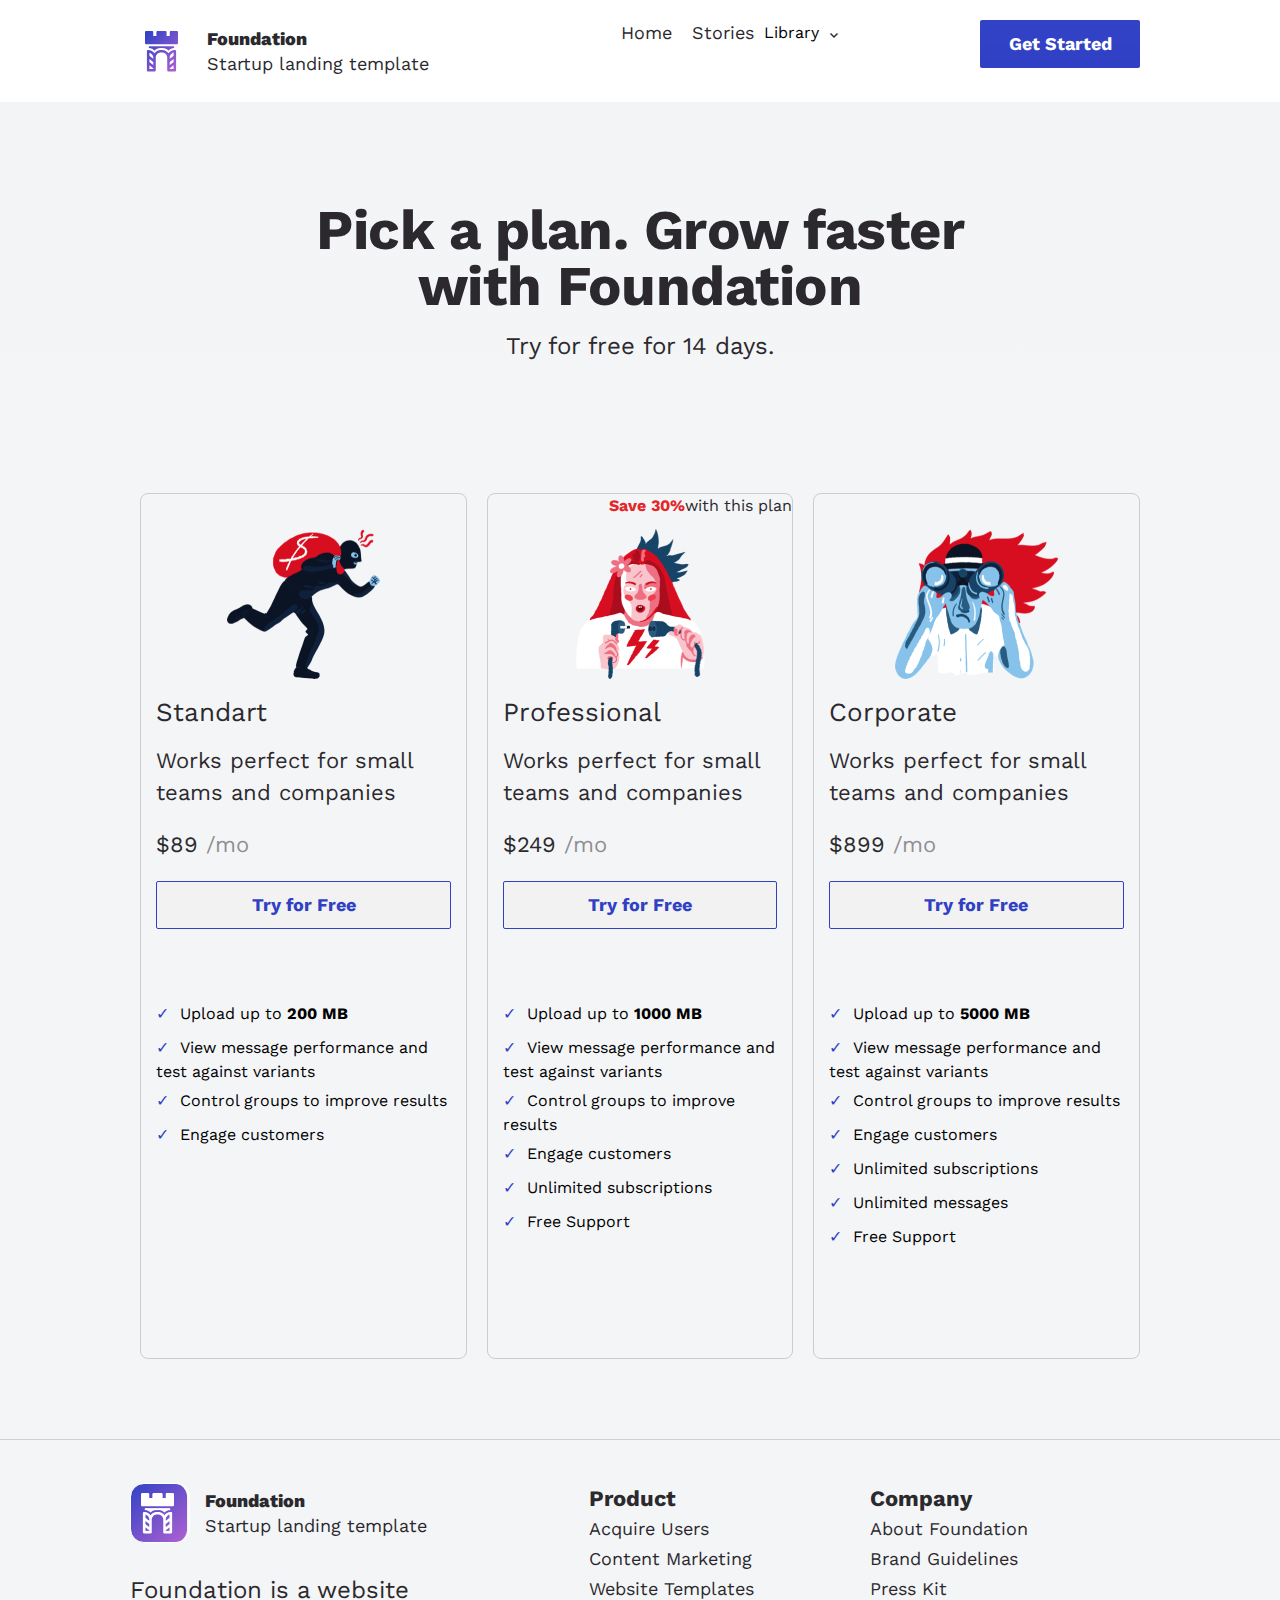
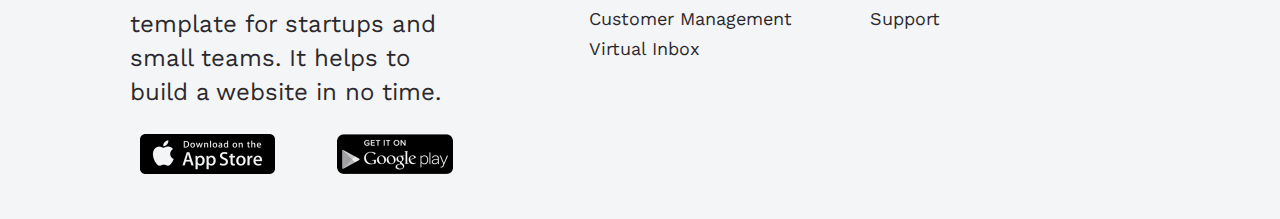
==== started.html @ 9ea9edd9 "first commit" ====
<!DOCTYPE html>
<html lang="en">

<head>
    <meta charset="UTF-8">
    <meta name="viewport" content="width=device-width, initial-scale=1.0">
    <title>Started</title>

    <link rel="stylesheet" href="scss/style_started.scss">
    <link rel="stylesheet" href="css/style_started.css">

    <link rel="stylesheet" type="text/css" href="slick/slick.css">
    <link rel="stylesheet" type="text/css" href="slick/slick-theme.css">

    <link href="https://fonts.googleapis.com/css2?family=Work+Sans:wght@100;200;300;700&display=swap" rel="stylesheet">

    <link rel="stylesheet" href="https://use.fontawesome.com/releases/v5.6.1/css/all.css"
        integrity="sha384-gfdkjb5BdAXd+lj+gudLWI+BXq4IuLW5IT+brZEZsLFm++aCMlF1V92rMkPaX4PP" crossorigin="anonymous">

</head>

<body>
    <header class="header-stories">
        <div class="container container-header">
            <nav class="menu">
                <div class="box box-logo">
                    <h5><a href="index.html"><span class="bold"> Foundation</span>
                            <br><span class="thin">Startup landing template</span></a></h5>
                </div>
                <div class="shape">
                    <img src="img/Shape.png" alt="shape">
                </div>
                <div class="box box-nav">
                    <ul class="menu-nev">
                        <li class="home"><a href="index.html">Home</a></li>
                        <li class="stories"><a href="stories.html">Stories</a></li>
                        <li class="library">Library</li>
                        <li class="img"><img src="img/Arrow.png" alt=""></li>
                    </ul>
                </div>
                <div class="popup">
                    <ul class="menu-library">
                        <li>
                            <h4><span class="bold">Acquire Users</span><br> Work with the tools and services you use.
                            </h4>
                        </li>
                        <li>
                            <h4><span class="bold">Engage Customers</span><br> Get started with our simple snippet of
                                JavaScript.</h4>
                        </li>
                        <li>
                            <h4><span class="bold">Book Appointments</span><br> We offer measures like 2FA to ensure the
                                safety.</h4>
                        </li>
                        <li>
                            <h4><span class="bold">Generate Leads</span><br> Become a better designer by learning this
                                courses.</h4>
                        </li>
                    </ul>
                </div>
                <div class="box button">
                    <a href="">Get Started</a>
                </div>
            </nav>
        </div>
    </header>
    <article>
        <section class="block-head">
            <div class="container container-block-head">
                <div class="head">
                    <div class="text">
                        <h2>Pick a plan. Grow faster with Foundation</h2>
                        <p>Try for free for 14 days.</p>
                    </div>
                </div>
            </div>
        </section>
        <section class="block-info-plan">
            <div class="container container-block-info-plan">
                <div class="info-plan">
                    <div class="plan">
                        <img src="img/ouchP1.png" alt="standart">
                        <h3>Standart</h3>
                        <h4>Works perfect for small teams and companies</h4>
                        <h4>$89 <span class="price">/mo</span></h4>
                        <form>
                            <button type="submit">Try for Free</button>
                        </form>
                        <ul>
                            <li>Upload up to <strong>200 MB</strong></li>
                            <li>View message performance and test against variants</li>
                            <li>Control groups to improve results </li>
                            <li>Engage customers</li>
                        </ul>
                    </div>
                    <div>
                        <div class="plan">
                            <p class="little"><span class="red">Save 30%</span>with this plan</p>
                            <img src="img/ouchP2.png" alt="professionalt">
                            <h3>Professional</h3>
                            <h4>Works perfect for small teams and companies</h4>
                            <h4>$249 <span class="price">/mo</span></h4>
                            <form>
                                <button type="submit">Try for Free</button>
                            </form>
                            <ul>
                                <li>Upload up to <strong>1000 MB</strong></li>
                                <li>View message performance and test against variants</li>
                                <li>Control groups to improve results </li>
                                <li>Engage customers</li>
                                <li>Unlimited subscriptions</li>
                                <li>Free Support</li>
                            </ul>
                        </div>
                    </div>
                    <div class="plan">
                        <img src="img/ouchP3.png" alt="corporate">
                        <h3>Corporate</h3>
                        <h4>Works perfect for small teams and companies</h4>
                        <h4>$899 <span class="price">/mo</span></h4>
                        <form>
                            <button type="submit">Try for Free</button>
                        </form>
                        <ul>
                            <li>Upload up to <strong>5000 MB</strong></li>
                            <li>View message performance and test against variants</li>
                            <li>Control groups to improve results </li>
                            <li>Engage customers</li>
                            <li>Unlimited subscriptions</li>
                            <li>Unlimited messages</li>
                            <li>Free Support</li>
                        </ul>
                    </div>
                </div>
            </div>
        </section>
    </article>
    <footer>
        <div class="container container-footer">
            <section class="info-logo">
                <div class="box-logo">
                    <h5><a href="index.html"><span class="bold"> Foundation</span>
                            <br><span class="thin">Startup landing template</span>
                        </a>
                    </h5>
                </div>
                <div class="text-logo">
                    <p class="small">Foundation is a website template for startups and small teams. It helps to build a
                        website in no time.</p>
                </div>
                <div class="box box-logos">
                    <div class="box-img">
                        <a href="https://www.apple.com/app-store/" target="_blang">
                            <img src="img/AppStore.png" alt="AppStore">
                        </a>
                    </div>
                    <div class="box-img">
                        <a href="https://play.google.com/store" target="_blang">
                            <img src="img/Google Play.png" alt="Google">
                        </a>
                    </div>
                </div>
            </section>
            <section class="information box-product">
                <h4>Product</h4>
                <ul>
                    <li><a href="">Acquire Users</a></li>
                    <li><a href="">Content Marketing</a></li>
                    <li><a href="">Website Templates</a></li>
                    <li><a href="">Customer Management</a></li>
                    <li><a href="">Virtual Inbox</a></li>
                </ul>
            </section>
            <section class="information box-companyt">
                <h4>Company</h4>
                <ul>
                    <li><a href="">About Foundation</a></li>
                    <li><a href="">Brand Guidelines</a></li>
                    <li><a href="">Press Kit</a></li>
                    <li><a href="">Support</a></li>
                </ul>
            </section>
        </div>
        <div class="container">
            <section class="icon">
                <div class="fontawesome">
                    <a class="icons" href="https://www.facebook.com" target="_blang">
                        <i class="fab fa-facebook"></i>
                    </a>
                    <a class="icons" href="https://www.instagram.com " target="_blang">
                        <i class="fab fa-instagram"></i>
                    </a>
                    <a class="icons" href="https://twitter.com/?lang=ru" target="_blang">
                        <i class="fab fa-twitter"></i>
                    </a>
                </div>
            </section>
        </div>
    </footer>


    <script src="js/jquery-3.5.1.min.js"></script>
    <script type="text/javascript" src="slick/slick.min.js"></script>


    <script src="js/app.js"></script>
</body>

</html>
---- css/style_started.css ----
@charset "UTF-8";
* {
  box-sizing: border-box;
  margin: 0;
  font-family: "Work Sans", sans-serif;
}

body, html {
  background: #F4F5F7;
}

h1 {
  font-weight: bold;
  font-size: 80px;
  line-height: 0.97;
  letter-spacing: -0.5px;
  color: #2B292D;
}
@media only screen and (max-width: 910px) {
  h1 {
    font-size: 60px;
    line-height: 1;
    letter-spacing: -0.3125px;
  }
}
@media only screen and (max-width: 760px) {
  h1 {
    font-size: 50px;
  }
}
@media only screen and (max-width: 500px) {
  h1 {
    font-size: 40px;
  }
}
@media only screen and (max-width: 400px) {
  h1 {
    font-size: 38px;
  }
}

p {
  font-size: 24px;
  line-height: 1.42;
  color: #2B292D;
}
p.smol {
  font-size: 18px;
}
@media only screen and (max-width: 650px) {
  p.smol {
    display: none;
  }
}
@media only screen and (max-width: 400px) {
  p {
    font-size: 20px;
  }
}

h2 {
  font-family: Work Sans;
  font-style: normal;
  font-weight: bold;
  font-size: 56px;
  line-height: 56px;
  letter-spacing: -0.5px;
  color: #2B292D;
}
@media only screen and (max-width: 400px) {
  h2 {
    font-size: 40px;
  }
}

h5 {
  font-weight: normal;
  font-size: 20px;
  line-height: 1.25;
  color: #2B292D;
}

h4 {
  font-style: normal;
  font-weight: bold;
  font-size: 22px;
  line-height: 32px;
  color: #2B292D;
}

p.little {
  font-style: normal;
  font-size: 16px;
  line-height: 24px;
  text-align: center;
  color: #2B292D;
}
p.little span.bold {
  font-weight: 800;
}

span.bold {
  font-weight: 800;
}

@media only screen and (max-width: 860px) {
  span.thin {
    display: none;
  }
}

h3 {
  font-weight: normal;
  font-size: 26px;
  line-height: 26px;
  color: #2B292D;
}

span.price {
  opacity: 0.5;
}

span.red {
  font-weight: bold;
  color: #E22729;
}

.container {
  width: calc(100% - 130px - 130px);
  margin: 0 auto;
}
@media only screen and (max-width: 1199px) {
  .container {
    width: calc(100% - 50px - 50px);
  }
}
@media only screen and (max-width: 860px) {
  .container {
    width: calc(100% - 40px - 40px);
  }
}
@media only screen and (max-width: 760px) {
  .container {
    width: 95%;
  }
}
@media only screen and (max-width: 760px) {
  .container.container-header {
    width: 100%;
  }
}

header {
  background: #FFF;
}
header .menu {
  padding: 20px 0;
  display: flex;
  justify-content: space-between;
}
@media only screen and (max-width: 760px) {
  header .menu {
    align-items: center;
    width: 100%;
    background: #ffffff;
    padding: 10px 0;
  }
}
header .menu .shape {
  display: none;
}
@media only screen and (max-width: 760px) {
  header .menu .shape {
    padding-right: 50px;
    display: block;
    text-align: center;
  }
}
@media only screen and (max-width: 600px) {
  header .menu .shape {
    padding-right: 30px;
  }
}
@media only screen and (max-width: 400px) {
  header .menu .shape {
    padding-right: 20px;
  }
}
header .menu .box.box-nav ul {
  display: flex;
  justify-content: space-between;
  align-items: center;
  list-style-type: none;
}
header .menu .box.box-nav ul li.img {
  margin-left: 11px;
}
header .menu .box.box-nav ul:hover {
  cursor: pointer;
}
@media only screen and (max-width: 760px) {
  header .menu .box.box-nav {
    display: none;
  }
}
header .menu .box.box-nav.actual {
  padding: 15px 15px;
  display: none;
  max-width: 612px;
  border-radius: 5px;
  position: absolute;
  top: 80px;
  right: 30px;
  background: #ffffff;
}
header .menu .box.box-nav.actual ul.menu-nev {
  padding: 0;
  display: flex;
  flex-direction: column;
  align-items: center;
}
header .menu .box.box-nav.actual .img {
  display: none;
}
@media only screen and (max-width: 760px) {
  header .menu .box.button {
    display: none;
  }
}

.box-logo {
  display: flex;
  flex-wrap: wrap;
  justify-content: flex-start;
  align-items: center;
}
.box-logo:hover {
  cursor: pointer;
}
@media only screen and (max-width: 760px) {
  .box-logo {
    width: 82%;
    border-right: 1px solid rgba(0, 0, 0, 0.15);
  }
}
.box-logo::before {
  content: "";
  width: 60px;
  height: 60px;
  display: block;
  border: 1px solid #ffffff;
  border-radius: 14px;
  background-color: #ffffff;
  background-image: url(../img/Icon.svg);
  background-position: center center;
  background-repeat: no-repeat;
}
@media only screen and (max-width: 980px) {
  .box-logo::before {
    width: 48px;
    height: 48px;
  }
}
.box-logo h5 {
  padding-left: 15px;
}
@media only screen and (max-width: 870px) {
  .box-logo h5 span.thin {
    display: none;
  }
}

footer .box-logo::before {
  content: "";
  width: 58px;
  height: 58px;
  display: block;
  border: 1px solid #ffffff;
  border-radius: 14px;
  background-color: #ffffff;
  background-image: url(../img/IconFooter.png);
  background-position: center center;
  background-repeat: no-repeat;
}
@media only screen and (max-width: 1250px) {
  footer .box-logo::before {
    width: 48px;
    height: 48px;
  }
}
@media only screen and (max-width: 1060px) {
  footer .box-logo {
    width: 82%;
    border-right: none;
  }
  footer .box-logo span.thin {
    display: none;
  }
}
@media only screen and (max-width: 650px) {
  footer .box-logo {
    width: 100%;
  }
}
@media only screen and (max-width: 880px) {
  footer .box-logo {
    display: flex;
    flex-direction: column;
    align-items: center;
  }
  footer .box-logo span.thin {
    display: block;
  }
}

.block-head {
  background: #F3C6BD;
  background: linear-gradient(360deg, rgba(249, 250, 251, 0.005) 0%, rgba(0, 0, 0, 0.005) 100%);
  mix-blend-mode: normal;
}
.block-head .head {
  display: block;
  margin: 0 auto;
  text-align: center;
  width: 66%;
  padding: 100px 0 50px 0;
}
@media only screen and (max-width: 980px) {
  .block-head .head {
    width: 80%;
  }
}
@media only screen and (max-width: 760px) {
  .block-head .head {
    display: block;
    width: 90%;
  }
}
@media only screen and (max-width: 500px) {
  .block-head .head {
    width: 100%;
  }
}
.block-head .head .text h2 {
  padding-bottom: 15px;
}
@media only screen and (max-width: 400px) {
  .block-head .head .text h2 {
    padding-bottom: 15px;
  }
}
@media only screen and (max-width: 680px) {
  .block-head .head .text p {
    padding-bottom: 20px;
  }
}

a {
  padding: 0 10px;
  text-decoration: none;
  color: #2B292D;
  font-size: 18px;
  line-height: 1.39;
}

.box-logo a {
  padding: 0;
}

.information a {
  transition: border, box-shadow 0.3s;
}
.information a:hover {
  color: #009B4D;
}

.button {
  width: 160px;
  height: 48px;
  background: linear-gradient(180deg, rgba(255, 255, 255, 0.05) 0%, rgba(255, 255, 255, 0.00001) 100%), #3040C4;
  background-blend-mode: overlay, normal;
  border-radius: 2px;
  font-weight: bold;
  font-size: 18px;
  line-height: 0.72;
  display: flex;
  justify-content: center;
  align-items: center;
  margin-right: 10px;
  transition: border, box-shadow 0.3s;
}
.button:hover {
  width: 170px;
  height: 55px;
}
@media only screen and (max-width: 480px) {
  .button {
    width: 50%;
    margin: 5px;
  }
}
@media only screen and (max-width: 400px) {
  .button {
    width: 100%;
    margin: 10px;
  }
}

.button a {
  margin: 0 10px;
  color: #ffffff;
}

form button {
  height: 48px;
  width: 100%;
  background: #F2F2F2;
  color: #3040C4;
  border: 1px solid #3041C5;
  border-radius: 2px;
  font-weight: bold;
  font-size: 18px;
  line-height: 0.72;
  display: flex;
  justify-content: center;
  align-items: center;
  margin-right: 10px;
  transition: border, box-shadow 0.3s;
}
form button:hover {
  background: linear-gradient(180deg, rgba(255, 255, 255, 0.05) 0%, rgba(255, 255, 255, 0.00001) 100%), #3040C4;
  background-blend-mode: overlay, normal;
  box-shadow: 0px 1px 3px rgba(0, 0, 0, 0.1), 0px 4px 6px rgba(0, 0, 0, 0.05), inset 0px 1px 0px rgba(255, 255, 255, 0.1);
  color: #FFF;
}

.text-question, .text-answer {
  padding: 20px 0;
  display: flex;
  flex-wrap: wrap;
  justify-content: space-between;
  align-items: center;
}
.text-question p, .text-answer p {
  font-size: 22px;
}
.text-question .info-text, .text-answer .info-text {
  width: 48%;
}
@media only screen and (max-width: 860px) {
  .text-question, .text-answer {
    height: auto;
    padding: 30px 0;
    flex-direction: column;
  }
  .text-question .info-text, .text-answer .info-text {
    padding: 10px 0;
    width: 100%;
  }
}

.box-logos {
  width: 100%;
  height: 135px;
  display: grid;
  grid-template-columns: auto auto auto auto auto auto;
  text-align: center;
  justify-content: space-between;
  align-items: center;
}
@media only screen and (max-width: 860px) {
  .box-logos {
    height: auto;
    padding: 10px 0;
    grid-template-columns: auto auto auto;
    grid-template-rows: auto auto;
    grid-row-gap: 10px;
  }
}
@media only screen and (max-width: 480px) {
  .box-logos img {
    width: 50%;
  }
}

.block-selector {
  padding: 40px 0 40px 0;
  position: relative;
  background-image: url(../img/ouch2.svg), url(../img/Invision_Screen.png);
  background-size: 167px 166px, 702px 602px;
  background-repeat: no-repeat, no-repeat;
  background-position: left -40px top 258px, right center;
}
@media only screen and (max-width: 1200px) {
  .block-selector {
    background-image: url(../img/Invision_Screen.png);
    background-position: right -20% center;
    background-size: 702px 602px;
    background-repeat: no-repeat;
  }
}
@media only screen and (max-width: 1200px) {
  .block-selector {
    background-position: right -40% center;
  }
}
@media only screen and (max-width: 960px) {
  .block-selector {
    background-image: url(../img/ouch.png);
    background-position: right center;
    background-size: 40%;
    background-repeat: no-repeat;
  }
}
@media only screen and (max-width: 650px) {
  .block-selector {
    height: 600px;
    background-position: bottom 30px center;
    background-size: 35%;
  }
}
@media only screen and (max-width: 400px) {
  .block-selector {
    background-size: 50%;
  }
}
.block-selector .information-selector {
  display: inline-block;
  width: 45%;
}
@media only screen and (max-width: 960px) {
  .block-selector .information-selector {
    width: 50%;
  }
}
@media only screen and (max-width: 650px) {
  .block-selector .information-selector {
    width: 100%;
  }
}
.block-selector .information-selector a {
  display: none;
}
@media only screen and (max-width: 650px) {
  .block-selector .information-selector a {
    display: inline-block;
    text-align: center;
    position: absolute;
    bottom: 0;
    font-size: 14px;
    line-height: 22px;
    color: rgba(43, 41, 45, 0.6);
  }
}
.block-selector .information-selector h4.green {
  color: #009B4D;
  padding-bottom: 24px;
}
.block-selector .information-selector h4.blue {
  color: #3142C6;
  padding-bottom: 8px;
}
.block-selector .information-selector h4.blue::before {
  content: "";
  height: 24px;
  width: 24px;
  display: inline-block;
  background-image: url(../img/Icon_compas.png);
  background-size: 80%;
  background-repeat: no-repeat;
  background-position: left top 4px;
}
.block-selector .information-selector h2 {
  padding-bottom: 30px;
}
@media only screen and (max-width: 400px) {
  .block-selector .information-selector h2 {
    line-height: 40px;
  }
}
.block-selector .information-selector p {
  padding-bottom: 42px;
}
.block-selector .information-selector p.smol {
  display: block;
  border-bottom: solid 2px #3142C6;
  padding-bottom: 20px;
}
@media only screen and (max-width: 650px) {
  .block-selector .information-selector p.smol {
    display: none;
    border-bottom: none;
  }
}
.block-selector .information-selector h4 {
  padding-bottom: 44px;
}
.block-selector .information-selector h4.icon1::before {
  content: "";
  height: 24px;
  width: 24px;
  display: inline-block;
  background-image: url(../img/Icon_costl.png);
  background-size: 80%;
  background-repeat: no-repeat;
  background-position: left top 5px;
}
.block-selector .information-selector h4.icon2::before {
  content: "";
  height: 24px;
  width: 24px;
  display: inline-block;
  background-image: url(../img/Icon_comp.png);
  background-size: 80%;
  background-repeat: no-repeat;
  background-position: left top 5px;
}
@media only screen and (max-width: 650px) {
  .block-selector .information-selector h4 {
    display: none;
  }
}

footer {
  position: relative;
  height: 380px;
  border-top: 1px solid rgba(0, 0, 0, 0.15);
}
@media only screen and (max-width: 880px) {
  footer {
    height: auto;
  }
}
footer .container-footer {
  padding-top: 43px;
  display: grid;
  grid-template-columns: 45% 1fr 1fr;
}
@media only screen and (max-width: 880px) {
  footer .container-footer {
    grid-template-rows: 1fr auto;
    grid-template-columns: 1fr 1fr;
  }
}
@media only screen and (max-width: 500px) {
  footer .container-footer {
    grid-template-rows: 1fr 1fr 1fr;
    grid-template-columns: 1fr;
  }
}
footer .container-footer .info-logo {
  padding-right: 126px;
}
@media only screen and (max-width: 880px) {
  footer .container-footer .info-logo {
    padding-right: 0;
    padding-bottom: 40px;
    display: flex;
    flex-direction: column;
    align-items: center;
    grid-column-start: 1;
    grid-column-end: 3;
    text-align: center;
    border-bottom: 1px solid rgba(0, 0, 0, 0.15);
  }
}
@media only screen and (max-width: 500px) {
  footer .container-footer .info-logo {
    grid-column-start: 1;
    grid-column-end: 2;
  }
}
footer .container-footer .info-logo .text-logo {
  padding: 30px 0 25px 0;
}
@media only screen and (max-width: 880px) {
  footer .container-footer .info-logo .text-logo {
    display: flex;
    justify-content: center;
  }
}
@media only screen and (max-width: 650px) {
  footer .container-footer .info-logo .text-logo {
    padding: 0;
  }
}
footer .container-footer .info-logo .box-logos {
  height: auto;
  display: grid;
  grid-template-columns: auto auto;
}
@media only screen and (max-width: 880px) {
  footer .container-footer .info-logo .box-logos {
    justify-content: center;
  }
}
@media only screen and (max-width: 480px) {
  footer .container-footer .info-logo .box-logos img {
    width: 90%;
  }
}
footer .container-footer .information {
  display: flex;
  flex-direction: column;
  justify-content: start;
}
@media only screen and (max-width: 880px) {
  footer .container-footer .information {
    padding-top: 30px;
  }
}
footer .container-footer .information ul {
  list-style-type: none;
  color: rgba(43, 41, 45, 0.6);
  line-height: 30px;
  padding: 0;
}
footer .container-footer .information ul a {
  padding: 0;
}
footer .icon {
  position: absolute;
  right: 0;
  bottom: 0;
  margin: 10px 0;
}
footer .icon i {
  font-size: 2rem;
}
@media only screen and (max-width: 500px) {
  footer .icon i {
    font-size: 1.5rem;
  }
}
@media only screen and (max-width: 880px) {
  footer .icon {
    position: relative;
    right: 0;
    bottom: 0;
    margin: 10px 0;
  }
}

.icon {
  /* background: rgb(252, 226, 212); */
}
.icon .fontawesome a.icons {
  color: gray;
  font-size: 2.5rem;
  margin: 0 10px;
  display: inline-block;
  size: 1x;
}
.icon .fontawesome a.icons i[class$=facebook]:hover {
  color: #385898;
}
.icon .fontawesome a.icons i[class$=twitter]:hover {
  color: #00acee;
}
.icon .fontawesome a.icons i[class$=instagram]:hover {
  background: linear-gradient(175deg, #515bd4 0%, #8134af 25%, #dd247b 50%, #feda77 75%, #f58529 100%);
  -webkit-background-clip: text;
  /* не розумію чому видає помилку */
  -webkit-text-fill-color: transparent;
}

.slider {
  padding: 100px 0 66px 0;
  height: 455px;
  background-image: url(../img/ouch3.png);
  background-repeat: no-repeat;
  background-size: 243px;
  background-position: right 26px bottom;
}
@media only screen and (max-width: 960px) {
  .slider {
    padding: 50px 0 33px 0;
    height: auto;
  }
}
@media only screen and (max-width: 650px) {
  .slider {
    height: 650px;
    background-size: 243px;
    background-position: bottom center;
  }
}
@media only screen and (max-width: 500px) {
  .slider {
    height: 700px;
  }
}
.slider .box-slider {
  max-width: 1000px;
  margin: 0 auto;
}
.slider .box-slider button.slick-next.slick-arrow, .slider .box-slider button.slick-prev.slick-arrow {
  display: none !important;
}
@media only screen and (max-width: 1070px) {
  .slider .box-slider button.slick-next.slick-arrow, .slider .box-slider button.slick-prev.slick-arrow {
    width: 800px;
  }
}
.slider .box-slider .slick-list {
  position: relative;
}
.slider .box-slider .slick-list .slick-track {
  width: 100%;
}
.slider .box-slider .slick-list .second.slick-slide {
  position: absolute;
  left: 0;
}
.slider .box-slider .slick-list .third.slick-slide {
  position: absolute;
  left: 0;
}
.slider .box-slider .slick-list p.blue {
  padding-bottom: 28px;
  color: #3142C6;
  font-style: normal;
  font-weight: bold;
  text-align: center;
}
@media only screen and (max-width: 500px) {
  .slider .box-slider .slick-list p.blue {
    text-align: left;
  }
}
.slider .box-slider .slick-list p.grey {
  padding-bottom: 34px;
  margin: 0 auto;
  font-family: Work Sans;
  font-style: normal;
  font-weight: normal;
  text-align: center;
}
@media only screen and (max-width: 500px) {
  .slider .box-slider .slick-list p.grey {
    text-align: left;
  }
}
@media only screen and (max-width: 500px) {
  .slider .box-slider .slick-list p.little {
    text-align: left;
  }
}
.slider .box-slider .slick-list .second p.grey {
  color: #009B4D;
}
.slider .box-slider .slick-list .third p.grey {
  color: #3142C6;
}
.slider ul.slick-dots {
  padding-top: 40px;
  margin: 0 auto;
  width: 100px;
  display: flex;
  color: #2B292D;
  opacity: 0.7;
  justify-content: space-between;
}
.slider li button {
  text-align: center;
  display: none;
}
.slider li {
  font-size: 1.5rem;
}
.slider li.slick-active::marker {
  color: #3142C5;
  opacity: 1.2;
}

.popup {
  padding: 31px 30px;
  display: none;
  max-width: 612px;
  border-radius: 10px;
  position: absolute;
  top: 90px;
  right: 375px;
  background: #ffffff;
  background-size: auto auto;
  background-repeat: no-repeat;
  background-position: top -45px center;
}
@media only screen and (max-width: 1195px) {
  .popup {
    right: 220px;
    padding: 15px 15px;
    max-width: 500px;
  }
}
.popup .menu-library {
  list-style-type: none;
  padding: 0;
  display: grid;
  grid-template-columns: 1fr 1fr;
  grid-template-rows: repeat 2 1fr;
}
.popup .menu-library li {
  padding-right: 28px;
  padding-bottom: 30px;
}
@media only screen and (max-width: 1195px) {
  .popup .menu-library li {
    padding-right: 18px;
    padding-bottom: 15px;
  }
}
.popup .menu-library li h4 {
  font-weight: normal;
  font-size: 22px;
  line-height: 26px;
}
.popup .menu-library li h4 span {
  padding-bottom: 35px;
}
.popup .menu-library li h4 span:hover {
  color: #009B4D;
  cursor: pointer;
}

.info-plan {
  padding: 80px 0;
  display: flex;
  flex-wrap: nowrap;
  justify-content: space-between;
}
.info-plan .plan {
  position: relative;
  margin: 0 10px;
  padding: 15px;
  height: 866px;
  display: flex;
  flex-direction: column;
  border: 1px solid rgba(43, 41, 45, 0.2);
  border-radius: 8px;
}
@media only screen and (max-width: 860px) {
  .info-plan .plan {
    max-width: 500px;
    height: auto;
    margin: 0 auto 25px;
  }
}
.info-plan .plan p.little {
  position: absolute;
  top: 0;
  right: 0;
}
.info-plan .plan h4 {
  font-weight: normal;
}
@media only screen and (max-width: 1040px) {
  .info-plan .plan h4 {
    font-size: 18px;
  }
}
@media only screen and (max-width: 915px) {
  .info-plan .plan h4 {
    font-size: 16px;
  }
}
@media only screen and (max-width: 920px) {
  .info-plan .plan h3 {
    font-size: 20px;
  }
}
.info-plan .plan img, .info-plan .plan h3, .info-plan .plan h4 {
  padding-bottom: 20px;
}
.info-plan .plan img {
  padding-top: 20px;
  width: auto;
  margin: 0 auto;
}
.info-plan .plan form {
  text-align: center;
  padding-bottom: 40px;
}
.info-plan .plan hr {
  border-bottom: 1px solid rgba(43, 41, 45, 0.2);
}
.info-plan .plan:hover {
  border: 1px solid rgba(43, 41, 45, 0.5);
}
.info-plan .plan ul {
  padding: 30px 0 20px 0;
  list-style-type: none;
}
.info-plan .plan ul li {
  padding: 5px 0;
}
.info-plan .plan ul li::before {
  content: "✓";
  height: 24px;
  width: 24px;
  display: inline-block;
  color: #3041C4;
}
@media only screen and (max-width: 860px) {
  .info-plan {
    height: auto;
    padding: 30px 0;
    flex-direction: column;
  }
}

/*# sourceMappingURL=style_started.css.map */
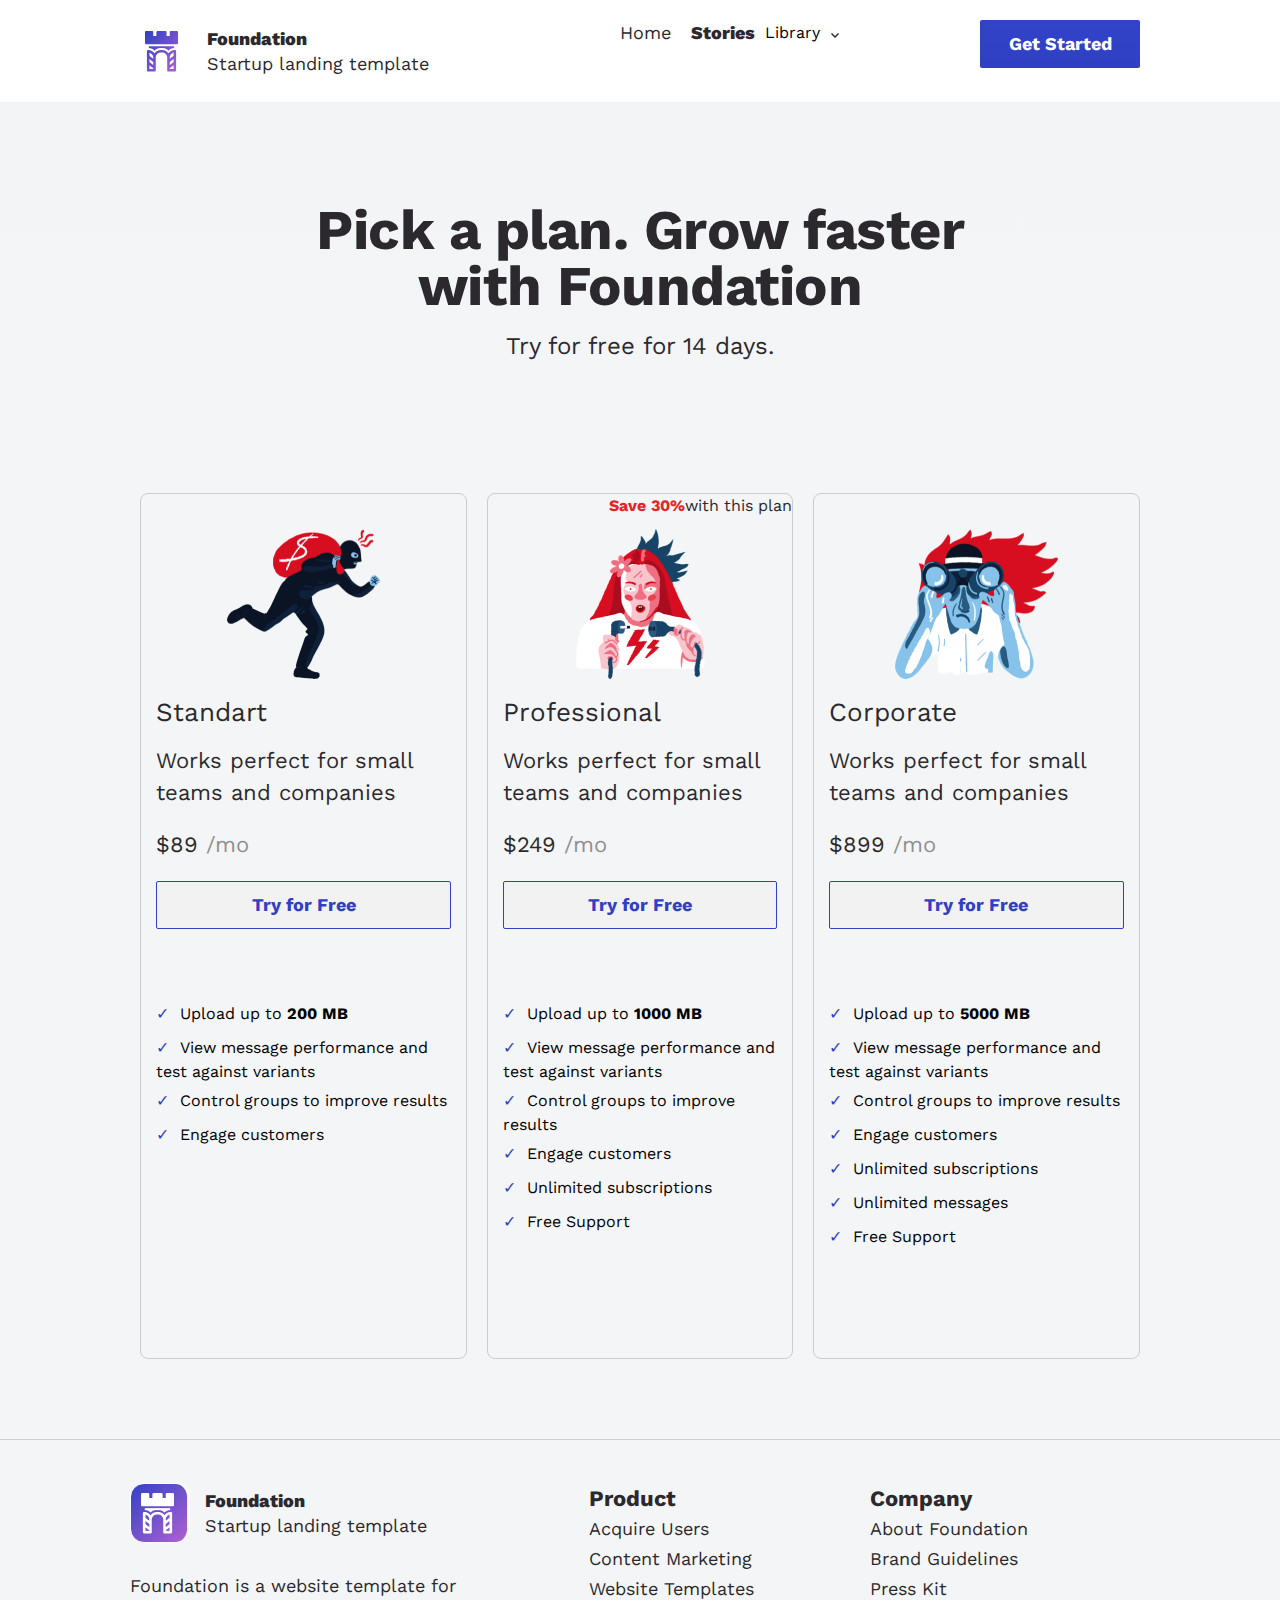
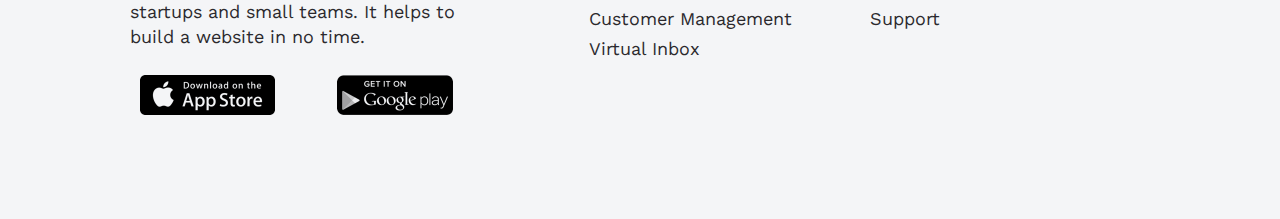
==== commit 9d3ec4b4: "fix1. updated css" ====
--- a/started.html
+++ b/started.html
@@ -6,7 +6,7 @@
     <meta name="viewport" content="width=device-width, initial-scale=1.0">
     <title>Started</title>
 
-    <link rel="stylesheet" href="scss/style_started.scss">
+    <link rel="stylesheet" href="scss/style_started.scss" type="text\css">
     <link rel="stylesheet" href="css/style_started.css">
 
     <link rel="stylesheet" type="text/css" href="slick/slick.css">
--- a/css/style_started.css
+++ b/css/style_started.css
@@ -5,8 +5,9 @@
   font-family: "Work Sans", sans-serif;
 }
 
-body, html {
-  background: #F4F5F7;
+body,
+html {
+  background: #f4f5f7;
 }
 
 h1 {
@@ -14,7 +15,7 @@
   font-size: 80px;
   line-height: 0.97;
   letter-spacing: -0.5px;
-  color: #2B292D;
+  color: #2b292d;
 }
 @media only screen and (max-width: 910px) {
   h1 {
@@ -36,25 +37,6 @@
 @media only screen and (max-width: 400px) {
   h1 {
     font-size: 38px;
-  }
-}
-
-p {
-  font-size: 24px;
-  line-height: 1.42;
-  color: #2B292D;
-}
-p.smol {
-  font-size: 18px;
-}
-@media only screen and (max-width: 650px) {
-  p.smol {
-    display: none;
-  }
-}
-@media only screen and (max-width: 400px) {
-  p {
-    font-size: 20px;
   }
 }
 
@@ -65,7 +47,7 @@
   font-size: 56px;
   line-height: 56px;
   letter-spacing: -0.5px;
-  color: #2B292D;
+  color: #2b292d;
 }
 @media only screen and (max-width: 400px) {
   h2 {
@@ -73,11 +55,11 @@
   }
 }
 
-h5 {
+h3 {
   font-weight: normal;
-  font-size: 20px;
-  line-height: 1.25;
-  color: #2B292D;
+  font-size: 26px;
+  line-height: 26px;
+  color: #2b292d;
 }
 
 h4 {
@@ -85,7 +67,33 @@
   font-weight: bold;
   font-size: 22px;
   line-height: 32px;
-  color: #2B292D;
+  color: #2b292d;
+}
+
+h5 {
+  font-weight: normal;
+  font-size: 20px;
+  line-height: 1.25;
+  color: #2b292d;
+}
+
+p {
+  font-size: 24px;
+  line-height: 1.42;
+  color: #2b292d;
+}
+p.small {
+  font-size: 18px;
+}
+@media only screen and (max-width: 650px) {
+  p.small {
+    display: none;
+  }
+}
+@media only screen and (max-width: 400px) {
+  p {
+    font-size: 20px;
+  }
 }
 
 p.little {
@@ -93,10 +101,21 @@
   font-size: 16px;
   line-height: 24px;
   text-align: center;
-  color: #2B292D;
+  color: #2b292d;
 }
 p.little span.bold {
   font-weight: 800;
+}
+
+p.blue {
+  color: #3142c6;
+  font-style: normal;
+  font-weight: bold;
+}
+
+p.grey {
+  font-style: normal;
+  font-weight: normal;
 }
 
 span.bold {
@@ -109,20 +128,13 @@
   }
 }
 
-h3 {
-  font-weight: normal;
-  font-size: 26px;
-  line-height: 26px;
-  color: #2B292D;
-}
-
 span.price {
   opacity: 0.5;
 }
 
 span.red {
   font-weight: bold;
-  color: #E22729;
+  color: #e22729;
 }
 
 .container {
@@ -151,7 +163,7 @@
 }
 
 header {
-  background: #FFF;
+  background: #fff;
 }
 header .menu {
   padding: 20px 0;
@@ -191,6 +203,9 @@
   justify-content: space-between;
   align-items: center;
   list-style-type: none;
+}
+header .menu .box.box-nav ul li.stories {
+  font-weight: 800;
 }
 header .menu .box.box-nav ul li.img {
   margin-left: 11px;
@@ -314,7 +329,7 @@
 }
 
 .block-head {
-  background: #F3C6BD;
+  background: #f3c6bd;
   background: linear-gradient(360deg, rgba(249, 250, 251, 0.005) 0%, rgba(0, 0, 0, 0.005) 100%);
   mix-blend-mode: normal;
 }
@@ -358,7 +373,7 @@
 a {
   padding: 0 10px;
   text-decoration: none;
-  color: #2B292D;
+  color: #2b292d;
   font-size: 18px;
   line-height: 1.39;
 }
@@ -371,13 +386,13 @@
   transition: border, box-shadow 0.3s;
 }
 .information a:hover {
-  color: #009B4D;
+  color: #009b4d;
 }
 
 .button {
   width: 160px;
   height: 48px;
-  background: linear-gradient(180deg, rgba(255, 255, 255, 0.05) 0%, rgba(255, 255, 255, 0.00001) 100%), #3040C4;
+  background: linear-gradient(180deg, rgba(255, 255, 255, 0.05) 0%, rgba(255, 255, 255, 0.00001) 100%), #3040c4;
   background-blend-mode: overlay, normal;
   border-radius: 2px;
   font-weight: bold;
@@ -414,9 +429,9 @@
 form button {
   height: 48px;
   width: 100%;
-  background: #F2F2F2;
-  color: #3040C4;
-  border: 1px solid #3041C5;
+  background: #f2f2f2;
+  color: #3040c4;
+  border: 1px solid #3041c5;
   border-radius: 2px;
   font-weight: bold;
   font-size: 18px;
@@ -428,32 +443,37 @@
   transition: border, box-shadow 0.3s;
 }
 form button:hover {
-  background: linear-gradient(180deg, rgba(255, 255, 255, 0.05) 0%, rgba(255, 255, 255, 0.00001) 100%), #3040C4;
+  background: linear-gradient(180deg, rgba(255, 255, 255, 0.05) 0%, rgba(255, 255, 255, 0.00001) 100%), #3040c4;
   background-blend-mode: overlay, normal;
   box-shadow: 0px 1px 3px rgba(0, 0, 0, 0.1), 0px 4px 6px rgba(0, 0, 0, 0.05), inset 0px 1px 0px rgba(255, 255, 255, 0.1);
-  color: #FFF;
-}
-
-.text-question, .text-answer {
+  color: #fff;
+}
+
+.text-question,
+.text-answer {
   padding: 20px 0;
   display: flex;
   flex-wrap: wrap;
   justify-content: space-between;
   align-items: center;
 }
-.text-question p, .text-answer p {
+.text-question p,
+.text-answer p {
   font-size: 22px;
 }
-.text-question .info-text, .text-answer .info-text {
+.text-question .info-text,
+.text-answer .info-text {
   width: 48%;
 }
 @media only screen and (max-width: 860px) {
-  .text-question, .text-answer {
+  .text-question,
+.text-answer {
     height: auto;
     padding: 30px 0;
     flex-direction: column;
   }
-  .text-question .info-text, .text-answer .info-text {
+  .text-question .info-text,
+.text-answer .info-text {
     padding: 10px 0;
     width: 100%;
   }
@@ -480,144 +500,6 @@
 @media only screen and (max-width: 480px) {
   .box-logos img {
     width: 50%;
-  }
-}
-
-.block-selector {
-  padding: 40px 0 40px 0;
-  position: relative;
-  background-image: url(../img/ouch2.svg), url(../img/Invision_Screen.png);
-  background-size: 167px 166px, 702px 602px;
-  background-repeat: no-repeat, no-repeat;
-  background-position: left -40px top 258px, right center;
-}
-@media only screen and (max-width: 1200px) {
-  .block-selector {
-    background-image: url(../img/Invision_Screen.png);
-    background-position: right -20% center;
-    background-size: 702px 602px;
-    background-repeat: no-repeat;
-  }
-}
-@media only screen and (max-width: 1200px) {
-  .block-selector {
-    background-position: right -40% center;
-  }
-}
-@media only screen and (max-width: 960px) {
-  .block-selector {
-    background-image: url(../img/ouch.png);
-    background-position: right center;
-    background-size: 40%;
-    background-repeat: no-repeat;
-  }
-}
-@media only screen and (max-width: 650px) {
-  .block-selector {
-    height: 600px;
-    background-position: bottom 30px center;
-    background-size: 35%;
-  }
-}
-@media only screen and (max-width: 400px) {
-  .block-selector {
-    background-size: 50%;
-  }
-}
-.block-selector .information-selector {
-  display: inline-block;
-  width: 45%;
-}
-@media only screen and (max-width: 960px) {
-  .block-selector .information-selector {
-    width: 50%;
-  }
-}
-@media only screen and (max-width: 650px) {
-  .block-selector .information-selector {
-    width: 100%;
-  }
-}
-.block-selector .information-selector a {
-  display: none;
-}
-@media only screen and (max-width: 650px) {
-  .block-selector .information-selector a {
-    display: inline-block;
-    text-align: center;
-    position: absolute;
-    bottom: 0;
-    font-size: 14px;
-    line-height: 22px;
-    color: rgba(43, 41, 45, 0.6);
-  }
-}
-.block-selector .information-selector h4.green {
-  color: #009B4D;
-  padding-bottom: 24px;
-}
-.block-selector .information-selector h4.blue {
-  color: #3142C6;
-  padding-bottom: 8px;
-}
-.block-selector .information-selector h4.blue::before {
-  content: "";
-  height: 24px;
-  width: 24px;
-  display: inline-block;
-  background-image: url(../img/Icon_compas.png);
-  background-size: 80%;
-  background-repeat: no-repeat;
-  background-position: left top 4px;
-}
-.block-selector .information-selector h2 {
-  padding-bottom: 30px;
-}
-@media only screen and (max-width: 400px) {
-  .block-selector .information-selector h2 {
-    line-height: 40px;
-  }
-}
-.block-selector .information-selector p {
-  padding-bottom: 42px;
-}
-.block-selector .information-selector p.smol {
-  display: block;
-  border-bottom: solid 2px #3142C6;
-  padding-bottom: 20px;
-}
-@media only screen and (max-width: 650px) {
-  .block-selector .information-selector p.smol {
-    display: none;
-    border-bottom: none;
-  }
-}
-.block-selector .information-selector h4 {
-  padding-bottom: 44px;
-}
-.block-selector .information-selector h4.icon1::before {
-  content: "";
-  height: 24px;
-  width: 24px;
-  display: inline-block;
-  background-image: url(../img/Icon_costl.png);
-  background-size: 80%;
-  background-repeat: no-repeat;
-  background-position: left top 5px;
-}
-.block-selector .information-selector h4.icon2::before {
-  content: "";
-  height: 24px;
-  width: 24px;
-  display: inline-block;
-  background-image: url(../img/Icon_comp.png);
-  background-size: 80%;
-  background-repeat: no-repeat;
-  background-position: left top 5px;
-}
-@media only screen and (max-width: 650px) {
-  .block-selector .information-selector h4 {
-    display: none;
   }
 }
 
@@ -741,9 +623,6 @@
   }
 }
 
-.icon {
-  /* background: rgb(252, 226, 212); */
-}
 .icon .fontawesome a.icons {
   color: gray;
   font-size: 2.5rem;
@@ -760,117 +639,7 @@
 .icon .fontawesome a.icons i[class$=instagram]:hover {
   background: linear-gradient(175deg, #515bd4 0%, #8134af 25%, #dd247b 50%, #feda77 75%, #f58529 100%);
   -webkit-background-clip: text;
-  /* не розумію чому видає помилку */
   -webkit-text-fill-color: transparent;
-}
-
-.slider {
-  padding: 100px 0 66px 0;
-  height: 455px;
-  background-image: url(../img/ouch3.png);
-  background-repeat: no-repeat;
-  background-size: 243px;
-  background-position: right 26px bottom;
-}
-@media only screen and (max-width: 960px) {
-  .slider {
-    padding: 50px 0 33px 0;
-    height: auto;
-  }
-}
-@media only screen and (max-width: 650px) {
-  .slider {
-    height: 650px;
-    background-size: 243px;
-    background-position: bottom center;
-  }
-}
-@media only screen and (max-width: 500px) {
-  .slider {
-    height: 700px;
-  }
-}
-.slider .box-slider {
-  max-width: 1000px;
-  margin: 0 auto;
-}
-.slider .box-slider button.slick-next.slick-arrow, .slider .box-slider button.slick-prev.slick-arrow {
-  display: none !important;
-}
-@media only screen and (max-width: 1070px) {
-  .slider .box-slider button.slick-next.slick-arrow, .slider .box-slider button.slick-prev.slick-arrow {
-    width: 800px;
-  }
-}
-.slider .box-slider .slick-list {
-  position: relative;
-}
-.slider .box-slider .slick-list .slick-track {
-  width: 100%;
-}
-.slider .box-slider .slick-list .second.slick-slide {
-  position: absolute;
-  left: 0;
-}
-.slider .box-slider .slick-list .third.slick-slide {
-  position: absolute;
-  left: 0;
-}
-.slider .box-slider .slick-list p.blue {
-  padding-bottom: 28px;
-  color: #3142C6;
-  font-style: normal;
-  font-weight: bold;
-  text-align: center;
-}
-@media only screen and (max-width: 500px) {
-  .slider .box-slider .slick-list p.blue {
-    text-align: left;
-  }
-}
-.slider .box-slider .slick-list p.grey {
-  padding-bottom: 34px;
-  margin: 0 auto;
-  font-family: Work Sans;
-  font-style: normal;
-  font-weight: normal;
-  text-align: center;
-}
-@media only screen and (max-width: 500px) {
-  .slider .box-slider .slick-list p.grey {
-    text-align: left;
-  }
-}
-@media only screen and (max-width: 500px) {
-  .slider .box-slider .slick-list p.little {
-    text-align: left;
-  }
-}
-.slider .box-slider .slick-list .second p.grey {
-  color: #009B4D;
-}
-.slider .box-slider .slick-list .third p.grey {
-  color: #3142C6;
-}
-.slider ul.slick-dots {
-  padding-top: 40px;
-  margin: 0 auto;
-  width: 100px;
-  display: flex;
-  color: #2B292D;
-  opacity: 0.7;
-  justify-content: space-between;
-}
-.slider li button {
-  text-align: center;
-  display: none;
-}
-.slider li {
-  font-size: 1.5rem;
-}
-.slider li.slick-active::marker {
-  color: #3142C5;
-  opacity: 1.2;
 }
 
 .popup {
@@ -893,6 +662,11 @@
     max-width: 500px;
   }
 }
+@media only screen and (max-width: 760px) {
+  .popup {
+    right: 120px;
+  }
+}
 .popup .menu-library {
   list-style-type: none;
   padding: 0;
@@ -919,7 +693,7 @@
   padding-bottom: 35px;
 }
 .popup .menu-library li h4 span:hover {
-  color: #009B4D;
+  color: #009b4d;
   cursor: pointer;
 }
 
@@ -969,7 +743,9 @@
     font-size: 20px;
   }
 }
-.info-plan .plan img, .info-plan .plan h3, .info-plan .plan h4 {
+.info-plan .plan img,
+.info-plan .plan h3,
+.info-plan .plan h4 {
   padding-bottom: 20px;
 }
 .info-plan .plan img {
@@ -999,7 +775,7 @@
   height: 24px;
   width: 24px;
   display: inline-block;
-  color: #3041C4;
+  color: #3041c4;
 }
 @media only screen and (max-width: 860px) {
   .info-plan {
